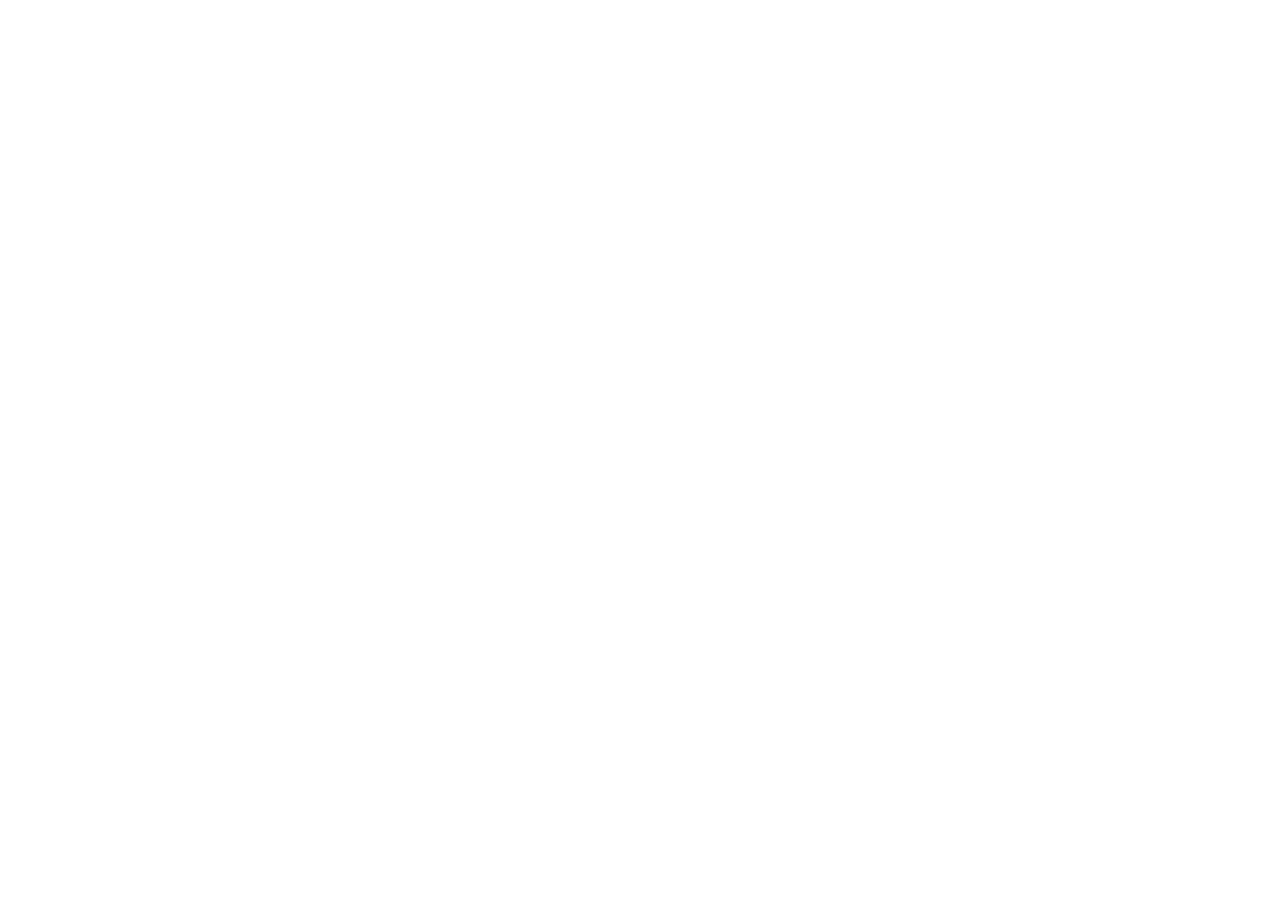
==== pages/about-me.html @ ae31069d "Made portfolio gallery" ====
<!DOCTYPE html>
<html lang="en">
<head>
	<meta charset="UTF-8">
	<meta http-equiv="X-UA-Compatible" content="IE=edge">
	<meta name="viewport" content="width=device-width, initial-scale=1.0">
	<title>About Bob Smith</title>
</head>
<body>
	
</body>
</html>
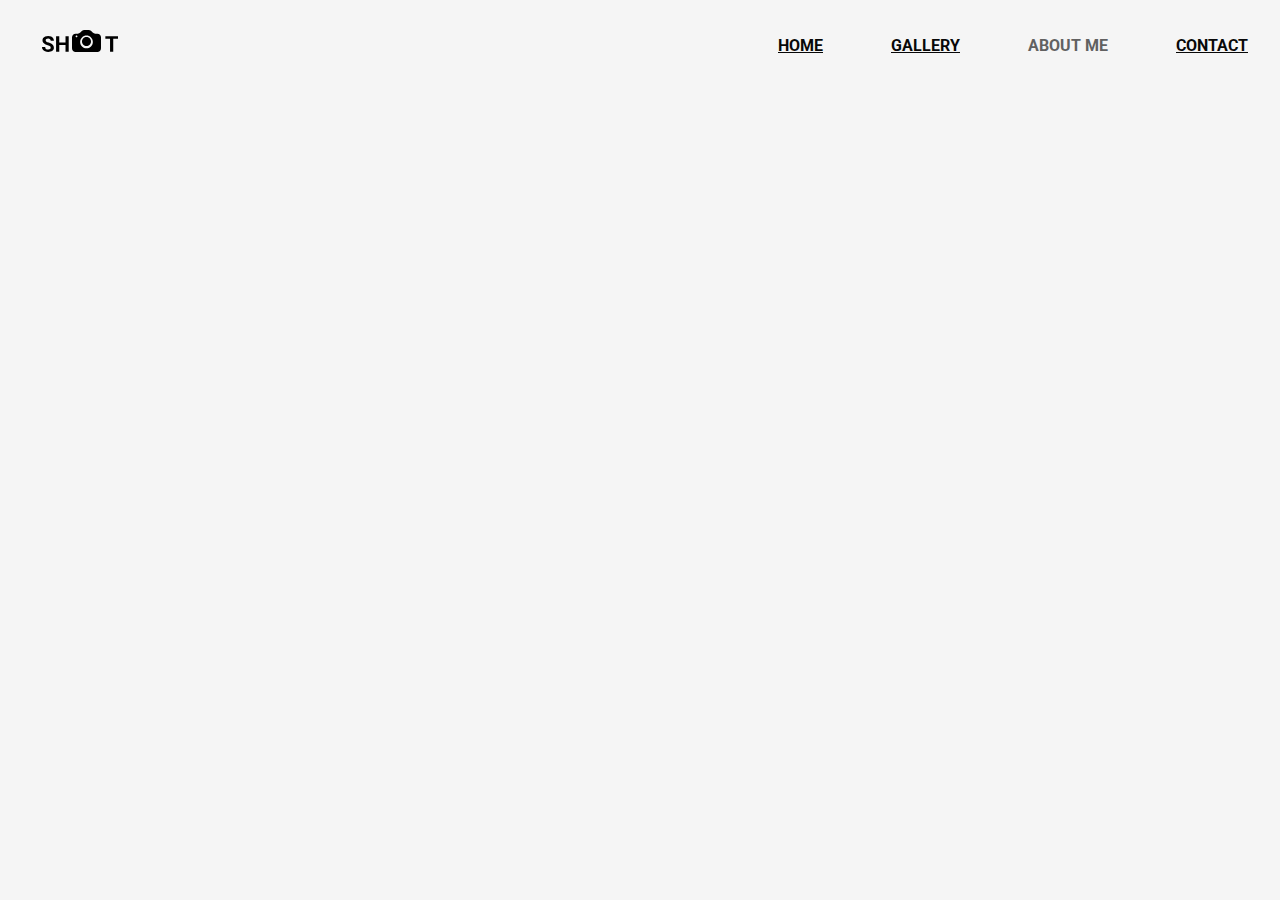
==== commit af13a532: "made about me page, linked all links" ====
--- a/pages/about-me.html
+++ b/pages/about-me.html
@@ -5,8 +5,91 @@
 	<meta http-equiv="X-UA-Compatible" content="IE=edge">
 	<meta name="viewport" content="width=device-width, initial-scale=1.0">
 	<title>About Bob Smith</title>
+	<link rel="stylesheet" href="../css/reset.css">
+	<link rel="stylesheet" href="../css/variables.css">
+	<link rel="stylesheet" href="../css/style.css">
+	<link rel="stylesheet" href="../css/about-me.css">
 </head>
 <body>
-	
+	<header>
+		<nav
+			class="
+				nav
+				nav--background-color
+				nav--position
+				nav--flex
+				nav--size
+				nav--padding
+			"
+		>
+		<a href="../index.html">
+			<img
+				class="nav__logo nav__logo--padding"
+				src="../assets/logo.svg"
+				alt="Shoot logo"
+			/>
+		</a>
+			<img
+				class="
+					nav__close-hamburger-menu
+					nav__close-hamburger-menu--pointer
+					nav__close-hamburger-menu--position
+					hidden
+				"
+				src="../assets/mobile/Hamburger menu close.svg"
+				alt="Close menu"
+			/>
+			<img
+				class="nav__hamburger-menu nav__hamburger-menu--pointer"
+				src="../assets/mobile/Hamburger menu.svg"
+				alt="nav menu"
+			/>
+
+			<ul
+				class="
+					nav__menu
+					nav__menu--position
+					nav__menu--flex
+					nav__menu--size
+					nav__menu--text
+					nav__menu--padding
+					nav__menu--spacing
+					hidden
+				"
+			>
+				<li class="nav__menu-item">
+					<a
+						class="nav__menu-item-link nav__menu-item-link--text"
+						href="../index.html"
+						>HOME</a
+					>
+				</li>
+				<li class="nav__menu-item">
+					<a class="nav__menu-item-link nav__menu-item-link--text"
+						href="./gallery.html">
+						GALLERY
+						</a>
+				</li>
+				<li class="nav__menu-item">
+					<a
+						class="nav__menu-item-link--current nav__menu-item-link nav__menu-item-link--text"
+						href="#about-me"
+						>ABOUT ME</a
+					>
+				</li>
+				<li class="nav__menu-item">
+					<a
+						class="nav__menu-item-link nav__menu-item-link--text"
+						href="mailto:dummyportfolioemail@bobsmith.com"
+						>CONTACT</a
+					>
+				</li>
+			</ul>
+		</nav>
+	</header>
+	<main>
+		
+	</main>
+	<script src="../js/app.js"></script>
 </body>
 </html>--- a/css/variables.css
+++ b/css/variables.css
@@ -0,0 +1,34 @@
+* {
+	--primary-color: #080808;
+	--secondary-color: #f5f5f5;
+	--text-on-dark: #fafafa;
+	--button-shadow: 0px 2px 2px rgba(0, 0, 0, 0.25);
+	--secondary-button-border: 1px solid #080808;
+
+	/* BUTTON STYLES */
+
+	/* Static */
+	--button-primary-background: #080808;
+	--button-primary-color: #FAFAFA;
+
+	--button-secondary-background: #FAFAFA;
+	--button-secondary-color: #080808;
+
+	/* Hover */
+	--button-primary-background-hover: #616161;
+	--button-primary-color-hover: #F5F5F5;
+
+	--button-secondary-background-hover: #E8E8E8;
+	--button-secondary-color-hover: #383838;
+
+	--button-shadow: drop-shadow(0px 2px 2px rgba(0, 0, 0, 0.25)); 
+
+	/* Active */
+	--button-primary-background-active: #2B2B2B;
+	--button-secondary-background-active: #F5F5F5
+
+
+
+
+
+}
--- a/css/style.css
+++ b/css/style.css
@@ -0,0 +1,361 @@
+@import url('https://fonts.googleapis.com/css2?family=Roboto:wght@400;500;700&display=swap');
+
+body {
+	background-color: #f5f5f5;
+	font-family: 'Roboto', sans-serif;
+}
+ 
+button {
+	transition: background-color 300ms;
+}
+main {
+	animation: fadeInAnimation ease 500ms;
+	animation-iteration-count: 1;
+	animation-fill-mode: forwards;
+}
+@keyframes fadeInAnimation {
+	0% {
+		 opacity: 0;
+	}
+	100% {
+		 opacity: 1;
+	 }
+}
+/* Navigation */
+.nav--position {
+	position: fixed;
+	top: 0;
+	left: 0;
+	right: 0;
+}
+
+.nav--flex {
+	display: flex;
+	justify-content: space-between;
+}
+
+.nav--size {
+	max-width: 1440px;
+	width: 100%;
+	margin: 0 auto;
+}
+
+.nav--padding {
+	padding: 14px 6px;
+}
+
+.nav--background-color {
+	background-color: #f5f5f5;
+}
+
+.nav__close-hamburger-menu--pointer,
+.nav__hamburger-menu--pointer,
+.nav__logo--padding {
+	cursor: pointer;
+	padding: 10px;
+}
+
+.nav__close-hamburger-menu--position {
+	position: relative;
+	right: 4px;
+}
+
+.nav__menu--position {
+	position: absolute;
+	top: 0;
+	left: 0;
+	z-index: 10;
+}
+
+.nav__menu--text {
+	text-align: center;
+	font-weight: bold;
+}
+
+.nav__menu--padding {
+	padding-top: 8rem;
+}
+
+.nav__menu--size {
+	width: 100vw;
+	height: 100vh;
+}
+
+.nav__menu--spacing {
+	margin-top: 3rem;
+}
+
+
+.nav__menu-item + .nav__menu-item {
+	margin-top: 2rem;
+}
+
+.nav__menu-item-link {
+	text-decoration: underline;
+	transition: color 300ms;
+}
+
+ .nav__menu-item-link--current {
+	color: #616161;
+	text-decoration: none;
+}
+
+.nav__menu-item-link--current:hover {
+	cursor: default;
+} 
+
+.nav__menu-item-link:hover,
+.main__content-about-me-link:hover {
+	color: #949494;
+	text-decoration: none;
+}
+
+/* Main */
+.main {
+	max-width: 1440px;
+	margin: 0 auto;
+	width: 100%;
+}
+.main--spacing {
+	margin-top: 5rem;
+}
+
+.main--padding {
+	padding: 0 16px;
+}
+
+/* Hero__hero-image */
+.main__hero-image-container--spacing-top {
+	margin-top: 4rem;
+}
+
+.main__hero-image--size {
+	width: 100%;
+	height: auto;
+}
+
+/* Main__content */
+.main__content--flex {
+	display: flex;
+	flex-direction: column;
+	align-items: center;
+}
+
+.main__content-header--text-size {
+	font-size: 2.2rem;
+}
+
+.main__content-header--spacing {
+	margin-top: 1rem;
+}
+
+.main__content-subheader--text-size {
+	font-size: 1.1rem;
+}
+
+.main__content-subheader--spacing {
+	margin-bottom: 1rem;
+}
+
+.main__content-button--shared-styles {
+	border-radius: 1px;
+	margin-bottom: 1rem;
+	box-shadow: var(--button-shadow);
+}
+
+.main__content-primary-button {
+	color: var(--text-on-dark);
+	background-color: var(--primary-color);
+	padding: 0.65em 2.5em;
+}
+
+.main__content-primary-button:hover {
+	background-color: #616161;
+	color: #f5f5f5;
+	text-decoration: underline;
+}
+
+.main__content-secondary-button {
+	color: var(--primary-color);
+	background-color: #fafafa;
+	padding: 0.65em 2.71em;
+	border: var(--secondary-button-border);
+}
+
+.main__content-secondary-button:hover {
+	background-color: #e8e8e8;
+	color: #383838;
+	text-decoration: underline;
+}
+
+.main__content-about-me-link--decoration {
+	text-decoration: underline;
+}
+
+.main__content-about-me-link--spacing {
+	margin-bottom: 2rem;
+}
+
+
+
+/* Must be at bottom */
+.hidden {
+	display: none;
+}
+
+/* MEDIA QUERIES */
+@media only screen and (min-width: 700px) {
+	/* NAVIGATION */
+	.nav--padding {
+		padding: 20px 32px;
+	}
+
+	.nav__menu-item-link--text {
+		font-size: 1.2rem;
+	}
+
+	/* MAIN CONTENT */
+	.main--spacing {
+		margin-top: 7rem;
+	}
+	.main__hero-image-container {
+		display: flex;
+		justify-content: center;
+	}
+	.main__hero-image--size {
+		width: 80%;
+	}
+
+	.main__content--spacing {
+		margin-left: 3rem;
+	}
+	.main__content-header--text-size {
+		font-size: 3rem;
+	}
+
+	.main__content-subheader--text-size {
+		font-size: 1.5rem;
+	}
+
+	.main__content-primary-button,
+	.main__content-secondary-button,
+	.main__content-about-me-link {
+		font-size: 1.2rem;
+	}
+}
+
+@media only screen and (min-width: 992px) {
+	/* NAVIGATION */
+	.hidden {
+		display: inline-block;
+	}
+
+	.nav--padding {
+		padding: inherit 0;
+	}
+	.nav__close-hamburger-menu,
+	.nav__hamburger-menu {
+		display: none;
+	}
+
+	.nav__menu-item-link--text {
+		font-size: 1rem;
+	}
+
+	.nav__menu--padding {
+		padding: 0;
+	}
+
+	.nav__menu--spacing {
+		margin: 0;
+	}
+
+	.nav__menu--size {
+		height: inherit;
+		width: none;
+	}
+
+	.nav__menu--text {
+		text-align: right;
+	}
+
+	.nav__menu-item + .nav__menu-item {
+		margin: 1rem 0 0 4rem;
+	}
+
+	.nav__menu-item {
+		display: inline-block;
+	}
+
+	.nav__menu--position {
+		position: sticky;
+		top: none;
+		left: none;
+	}
+
+	/* MAIN CONTENT */
+
+	.main--spacing {
+		margin-top: 10rem;
+	}
+	.main--flex {
+		display: flex;
+		justify-content: space-between;
+	}
+
+	/* .main--padding {
+		padding: 0 6rem;
+	} */
+
+	.main__hero-image--size {
+		width: 80%;
+	}
+
+	.main__content--flex {
+		display: flex;
+		flex-direction: column;
+		align-items: flex-start;
+	}
+
+	.main__content--size {
+		width: 40%;
+	}
+
+	.main__content--spacing {
+		position: relative;
+		right: 60px;
+		bottom: 15px;
+		margin-top: 5rem;
+	}
+
+	.main__content-header--text-size {
+		font-size: 3.5rem;
+	}
+
+	.main__content-subheader--spacing {
+		margin-bottom: 2rem;
+	}
+
+	.main__content-about-me-link--spacing {
+		margin-left: 4rem;
+	}
+}
+
+@media only screen and (min-width: 1346px) {
+	.main__hero-image--size {
+		width: 90%;
+	}
+	.main__content--size {
+		width: 34%;
+	}
+	.main__content-header--text-size {
+		font-size: 4rem;
+	}
+	.main__content--spacing {
+		margin-top: 7rem;
+
+		position: relative;
+		right: 5px;
+		bottom: 10px;
+	}
+} ;
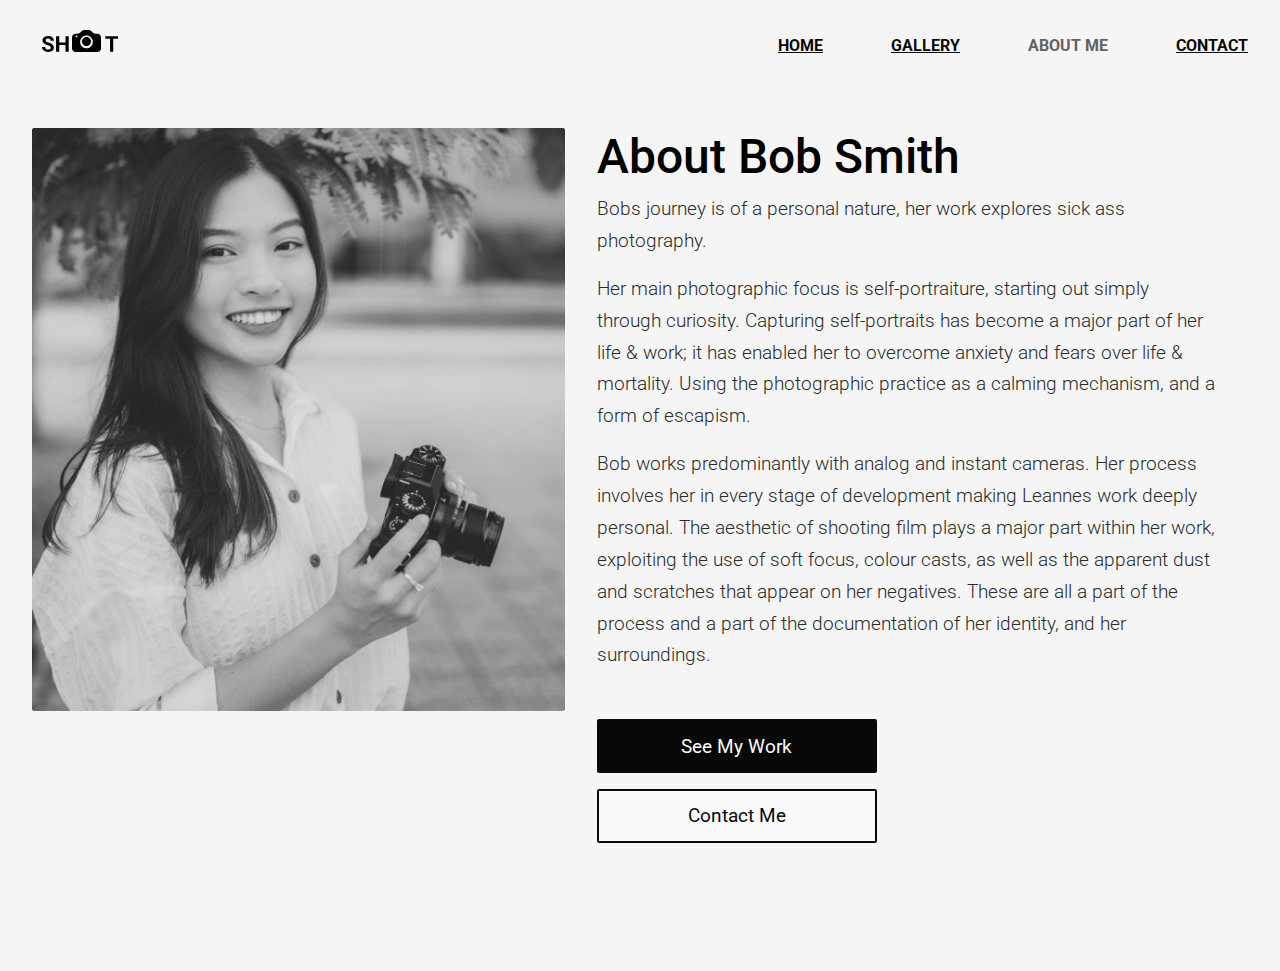
==== commit c9d8a8a7: "Finished about me page" ====
--- a/pages/about-me.html
+++ b/pages/about-me.html
@@ -87,8 +87,39 @@
 			</ul>
 		</nav>
 	</header>
-	<main>
-		
+	<main class="about-me">
+		<figure class="about-me__figure">
+			<img class="about-me__figure--image"
+						srcset="
+						../assets/mobile/photos/about-me-portrait-mobile.png 288w,
+						../assets/desktop/about-me-portrait-desktop.png       574w
+						"
+						sizes="(max-width: 992px) 255px, 607px"
+						src="../assets/mobile/photos/about-me-portrait-mobile.png" alt="Portrait of Bob Smith holding a camera">
+		</figure>
+
+		<div class="about-me__right-section">
+			<article class="about-me__article">
+				<h1 class="about-me__article--header">About Bob Smith</h1>
+				<p class="about-me__article--paragraph">
+					Bobs journey is of a personal nature, her work explores sick ass photography.
+				</p>
+			
+				<p class="about-me__article--paragraph">
+					Her main photographic focus is self-portraiture, starting out simply through curiosity. Capturing self-portraits has become a major part of her life & work; it has enabled her to overcome anxiety and fears over life & mortality. Using the photographic practice as a calming mechanism, and a form of escapism.
+				</p>
+				<p class="about-me__article--paragraph">
+					Bob works predominantly with analog and instant cameras. Her process involves her in every stage of development making Leannes work deeply personal. The aesthetic of shooting film plays a major part within her work, exploiting the use of soft focus, colour casts, as well as the apparent dust and scratches that appear on her negatives. These are all a part of the process and a part of the documentation of her identity, and her surroundings.
+				</p>
+			</article>
+			
+			
+				<div class="about-me__buttons-container">
+					<a class="about-me__button about-me__button--primary" href="./gallery.html">See My Work</a>
+					<a class="about-me__button about-me__button--secondary" href="mailto:dummyportfolioemail@bobsmith.com">Contact Me</a>
+				</div>
+		</div>
+			
 	</main>
 	<script src="../js/app.js"></script>
 </body>
--- a/css/style.css
+++ b/css/style.css
@@ -1,13 +1,11 @@
-@import url('https://fonts.googleapis.com/css2?family=Roboto:wght@400;500;700&display=swap');
+@import url('https://fonts.googleapis.com/css2?family=Roboto:wght@300;400;500;700&display=swap');
 
 body {
 	background-color: #f5f5f5;
 	font-family: 'Roboto', sans-serif;
 }
  
-button {
-	transition: background-color 300ms;
-}
+
 main {
 	animation: fadeInAnimation ease 500ms;
 	animation-iteration-count: 1;
--- a/css/about-me.css
+++ b/css/about-me.css
@@ -0,0 +1,131 @@
+.about-me {
+	margin: 6rem auto;
+	background-color: #f5f5f5;
+}
+
+.about-me__figure--image {
+	display: block;
+	margin: 0 auto;
+	border-radius: 2px;
+}
+
+.about-me__article {
+	padding: 2rem;
+}
+
+.about-me__article--header {
+	font-size: 1.5rem;
+	font-weight: 500;
+	margin-bottom: 0.5rem;
+	text-align: center;
+}
+
+.about-me__article--paragraph {
+	color: #2B2B2B;
+	font-weight: 300;
+	line-height: 166.2%;
+	max-width: 65ch;
+	margin: 0 auto 1rem auto;
+}
+
+.about-me__buttons-container {
+	max-width: 65ch;
+	margin: 0 auto;
+}
+
+.about-me__button {
+	display: block;
+	max-width: 161px;
+	margin-left: 2rem;
+	text-align: center;
+	padding: 0.8em 2em;
+	border-radius: 2px;
+}
+
+.about-me__button--primary {
+	background-color: var(--button-primary-background);
+	color: var(--button-primary-color);
+}
+
+.about-me__button--secondary {
+	background-color: var(--button-secondary-background);
+	color: var(--button-secondary-color);
+	box-shadow: inset 0px 0px 0px 2px #080808;
+	margin-top: 1rem;
+}
+
+.about-me__button:active {
+	box-shadow: 0px 1px 2px rgba(0, 0, 0, 0.25), inset 0px 1px 3px rgba(0, 0, 0, 0.25);
+}
+
+.about-me__button--primary:active {
+	background-color: var(--button-primary-background-active);
+}
+
+.about-me__button--secondary:active {
+	background-color: var(--button-secondary-background-active);
+	box-shadow: inset 0px 0px 0px 2px #080808;
+}
+
+.about-me__button:hover {
+	text-decoration: underline;
+}
+
+.about-me__button--primary:hover {
+	background-color: var(--button-primary-background-hover);
+	color: var(--button-primary-color-hover);
+}
+
+.about-me__button--secondary:hover {
+	background-color: var(--button-secondary-background-hover);
+	color: var(button-secondary-color-hover);
+}
+
+@media only screen and (min-width: 640px) {
+	.about-me__button {
+		margin-left: 0;
+	}
+}
+
+@media only screen and (min-width: 992px) {
+	.about-me {
+		display: flex;
+		max-width: 1440px;
+		margin: 8rem auto;
+		padding: 0 32px;
+	}
+
+	.about-me__figure--image {
+		width: 100%;
+		height: auto;
+		margin: 0;
+		display: inline-block;
+	}
+
+	.about-me__article {
+		padding-top: 0;
+	}
+
+	.about-me__article--header {
+		font-size: 3rem;
+		text-align:initial;
+	}
+
+	.about-me__article--paragraph {
+		font-size: 1.2rem;
+	}
+	.about-me__buttons-container {
+		margin-left: 2rem;
+		font-size: 1.2rem;
+	}
+
+	.about-me__button {
+		max-width: 280px;
+	}
+}
+
+@media only screen and (min-width: 1311px) {
+	.about-me {
+		gap: 5rem;
+	}
+}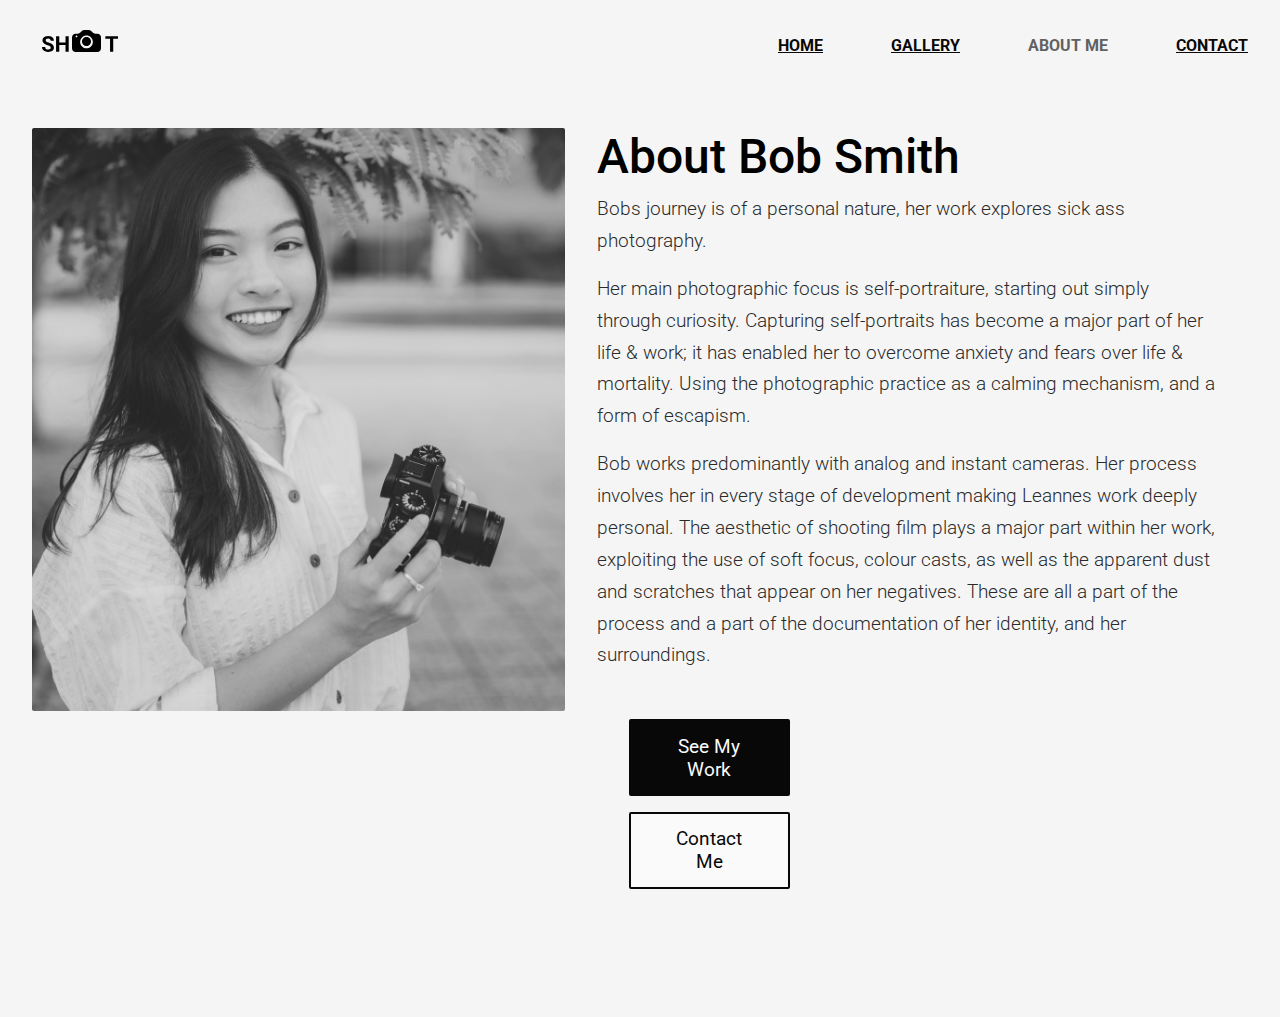
==== commit 98ee7d8a: "Cleaned up class names, and added spacing." ====
--- a/pages/about-me.html
+++ b/pages/about-me.html
@@ -1,126 +1,120 @@
 <!DOCTYPE html>
 <html lang="en">
-<head>
-	<meta charset="UTF-8">
-	<meta http-equiv="X-UA-Compatible" content="IE=edge">
-	<meta name="viewport" content="width=device-width, initial-scale=1.0">
-	<title>About Bob Smith</title>
-	<link rel="stylesheet" href="../css/reset.css">
-	<link rel="stylesheet" href="../css/variables.css">
-	<link rel="stylesheet" href="../css/style.css">
-	<link rel="stylesheet" href="../css/about-me.css">
-</head>
-<body>
-	<header>
-		<nav
-			class="
-				nav
-				nav--background-color
-				nav--position
-				nav--flex
-				nav--size
-				nav--padding
-			"
-		>
-		<a href="../index.html">
-			<img
-				class="nav__logo nav__logo--padding"
-				src="../assets/logo.svg"
-				alt="Shoot logo"
-			/>
-		</a>
-			<img
-				class="
-					nav__close-hamburger-menu
-					nav__close-hamburger-menu--pointer
-					nav__close-hamburger-menu--position
-					hidden
-				"
-				src="../assets/mobile/Hamburger menu close.svg"
-				alt="Close menu"
-			/>
-			<img
-				class="nav__hamburger-menu nav__hamburger-menu--pointer"
-				src="../assets/mobile/Hamburger menu.svg"
-				alt="nav menu"
-			/>
+	<head>
+		<meta charset="UTF-8" />
+		<meta http-equiv="X-UA-Compatible" content="IE=edge" />
+		<meta name="viewport" content="width=device-width, initial-scale=1.0" />
+		<title>About Bob Smith</title>
+		<link rel="stylesheet" href="../css/reset.css" />
+		<link rel="stylesheet" href="../css/variables.css" />
+		<link rel="stylesheet" href="../css/navigation.css" />
+		<link rel="stylesheet" href="../css/about-me.css" />
+	</head>
+	<body>
+		<header>
+			<nav class="nav">
+				<a href="../index.html">
+					<img class="nav__logo" src="../assets/logo.svg" alt="Shoot logo" />
+				</a>
 
-			<ul
-				class="
-					nav__menu
-					nav__menu--position
-					nav__menu--flex
-					nav__menu--size
-					nav__menu--text
-					nav__menu--padding
-					nav__menu--spacing
-					hidden
-				"
-			>
-				<li class="nav__menu-item">
+				<img
+					aria-label="Close Navigation"
+					class="nav__close-hamburger nav--hidden"
+					src="../assets/mobile/Hamburger menu close.svg"
+					alt="Close menu"
+				/>
+
+				<img
+					aria-label="Open Navigation"
+					class="nav__hamburger"
+					src="../assets/mobile/Hamburger menu.svg"
+					alt="nav menu"
+				/>
+
+				<ul class="nav__menu nav--hidden">
+					<li class="nav__menu-item">
+						<a class="nav__link" href="../index.html">HOME </a>
+					</li>
+
+					<li class="nav__menu-item">
+						<a class="nav__link" href="./gallery.html">GALLERY </a>
+					</li>
+
+					<li class="nav__menu-item">
+						<a class="nav__link nav__link--current" href="#about-me"
+							>ABOUT ME
+						</a>
+					</li>
+
+					<li class="nav__menu-item">
+						<a
+							aria-label="Contact by e-mail"
+							class="nav__link"
+							href="mailto:dummyportfolioemail@bobsmith.com"
+						>
+							CONTACT
+						</a>
+					</li>
+				</ul>
+			</nav>
+		</header>
+		<main class="about-me">
+			<figure>
+				<img
+					class="about-me__portrait"
+					srcset="
+						../assets/mobile/photos/about-me-portrait-mobile.png 288w,
+						../assets/desktop/about-me-portrait-desktop.png      574w
+					"
+					sizes="(max-width: 992px) 255px, 607px"
+					src="../assets/mobile/photos/about-me-portrait-mobile.png"
+					alt="Portrait of Bob Smith holding a camera"
+				/>
+			</figure>
+
+			<div class="about-me__content">
+				<article class="about-me__article">
+					<h1 class="about-me__header">About Bob Smith</h1>
+					<p class="about-me__paragraph">
+						Bobs journey is of a personal nature, her work explores sick ass
+						photography.
+					</p>
+
+					<p class="about-me__paragraph">
+						Her main photographic focus is self-portraiture, starting out simply
+						through curiosity. Capturing self-portraits has become a major part
+						of her life & work; it has enabled her to overcome anxiety and fears
+						over life & mortality. Using the photographic practice as a calming
+						mechanism, and a form of escapism.
+					</p>
+
+					<p class="about-me__paragraph">
+						Bob works predominantly with analog and instant cameras. Her process
+						involves her in every stage of development making Leannes work
+						deeply personal. The aesthetic of shooting film plays a major part
+						within her work, exploiting the use of soft focus, colour casts, as
+						well as the apparent dust and scratches that appear on her
+						negatives. These are all a part of the process and a part of the
+						documentation of her identity, and her surroundings.
+					</p>
+				</article>
+
+				<div class="about-me__buttons-container">
 					<a
-						class="nav__menu-item-link nav__menu-item-link--text"
-						href="../index.html"
-						>HOME</a
+						class="about-me__primary-button about-me__buttons"
+						href="./gallery.html"
+						>See My Work</a
 					>
-				</li>
-				<li class="nav__menu-item">
-					<a class="nav__menu-item-link nav__menu-item-link--text"
-						href="./gallery.html">
-						GALLERY
-						</a>
-				</li>
-				<li class="nav__menu-item">
+
 					<a
-						class="nav__menu-item-link--current nav__menu-item-link nav__menu-item-link--text"
-						href="#about-me"
-						>ABOUT ME</a
+						aria-label="Contact by e-mail"
+						class="about-me__secondary-button about-me__buttons"
+						href="mailto:dummyportfolioemail@bobsmith.com"
+						>Contact Me</a
 					>
-				</li>
-				<li class="nav__menu-item">
-					<a
-						class="nav__menu-item-link nav__menu-item-link--text"
-						href="mailto:dummyportfolioemail@bobsmith.com"
-						>CONTACT</a
-					>
-				</li>
-			</ul>
-		</nav>
-	</header>
-	<main class="about-me">
-		<figure class="about-me__figure">
-			<img class="about-me__figure--image"
-						srcset="
-						../assets/mobile/photos/about-me-portrait-mobile.png 288w,
-						../assets/desktop/about-me-portrait-desktop.png       574w
-						"
-						sizes="(max-width: 992px) 255px, 607px"
-						src="../assets/mobile/photos/about-me-portrait-mobile.png" alt="Portrait of Bob Smith holding a camera">
-		</figure>
-
-		<div class="about-me__right-section">
-			<article class="about-me__article">
-				<h1 class="about-me__article--header">About Bob Smith</h1>
-				<p class="about-me__article--paragraph">
-					Bobs journey is of a personal nature, her work explores sick ass photography.
-				</p>
-			
-				<p class="about-me__article--paragraph">
-					Her main photographic focus is self-portraiture, starting out simply through curiosity. Capturing self-portraits has become a major part of her life & work; it has enabled her to overcome anxiety and fears over life & mortality. Using the photographic practice as a calming mechanism, and a form of escapism.
-				</p>
-				<p class="about-me__article--paragraph">
-					Bob works predominantly with analog and instant cameras. Her process involves her in every stage of development making Leannes work deeply personal. The aesthetic of shooting film plays a major part within her work, exploiting the use of soft focus, colour casts, as well as the apparent dust and scratches that appear on her negatives. These are all a part of the process and a part of the documentation of her identity, and her surroundings.
-				</p>
-			</article>
-			
-			
-				<div class="about-me__buttons-container">
-					<a class="about-me__button about-me__button--primary" href="./gallery.html">See My Work</a>
-					<a class="about-me__button about-me__button--secondary" href="mailto:dummyportfolioemail@bobsmith.com">Contact Me</a>
 				</div>
-		</div>
-			
-	</main>
-	<script src="../js/app.js"></script>
-</body>
-</html>+			</div>
+		</main>
+		<script src="../js/hamburger-menu.js"></script>
+	</body>
+</html>
--- a/css/navigation.css
+++ b/css/navigation.css
@@ -0,0 +1,140 @@
+@import url('https://fonts.googleapis.com/css2?family=Roboto:wght@300;400;500;700&display=swap');
+
+body {
+	background-color: #f5f5f5;
+	font-family: 'Roboto', sans-serif;
+}
+
+main {
+	animation: fadeInAnimation ease 500ms;
+	animation-iteration-count: 1;
+	animation-fill-mode: forwards;
+}
+@keyframes fadeInAnimation {
+	0% {
+		opacity: 0;
+	}
+	100% {
+		opacity: 1;
+	}
+}
+
+/* Navigation */
+.nav {
+	position: fixed;
+	top: 0;
+	left: 0;
+	right: 0;
+	display: flex;
+	justify-content: space-between;
+	max-width: 1440px;
+	width: 100%;
+	margin: 0 auto;
+	padding: 14px 6px;
+	background-color: #f5f5f5;
+}
+
+.nav__close-hamburger {
+	position: relative;
+	right: 4px;
+	cursor: pointer;
+	padding: 10px;
+}
+
+.nav__close-hamburger,
+.nav__hamburger,
+.nav__logo {
+	cursor: pointer;
+	padding: 10px;
+}
+
+.nav__menu {
+	position: absolute;
+	top: 0;
+	left: 0;
+	z-index: 1000;
+	text-align: center;
+	font-weight: bold;
+	padding-top: 8rem;
+	width: 100vw;
+	height: 100vh;
+	margin-top: 3rem;
+}
+
+.nav__menu-item + .nav__menu-item {
+	margin-top: 2rem;
+}
+
+.nav__link {
+	text-decoration: underline;
+	transition: color 300ms, text-decoration-color 300ms;
+}
+
+.nav__link:hover {
+	color: #949494;
+	/* text-decoration: none; */
+	text-decoration-color: #f5f5f5;
+}
+
+.nav__link--current {
+	color: #616161;
+	text-decoration: none;
+}
+
+.nav__link--current:hover {
+	cursor: default;
+}
+
+.nav--hidden {
+	display: none;
+}
+
+@media only screen and (min-width: 700px) {
+	/* NAVIGATION */
+	.nav {
+		padding: 20px 32px;
+	}
+
+	.nav__menu-item-link--text {
+		font-size: 1.2rem;
+	}
+}
+
+@media only screen and (min-width: 992px) {
+	/* NAVIGATION */
+	.nav--hidden {
+		display: inline-block;
+	}
+
+	.nav {
+		padding: inherit 0;
+	}
+
+	.nav__close-hamburger,
+	.nav__hamburger {
+		display: none;
+	}
+
+	.nav__menu {
+		position: relative;
+		top: none;
+		left: none;
+		padding: 0;
+		margin: 0;
+		height: inherit;
+		width: none;
+		text-align: right;
+	}
+
+	.nav__menu-item {
+		display: inline-block;
+	}
+
+	.nav__link {
+		font-size: 1rem;
+	}
+
+	.nav__menu-item + .nav__menu-item {
+		margin: 1rem 0 0 4rem;
+	}
+}
--- a/css/about-me.css
+++ b/css/about-me.css
@@ -3,7 +3,7 @@
 	background-color: #f5f5f5;
 }
 
-.about-me__figure--image {
+.about-me__portrait {
 	display: block;
 	margin: 0 auto;
 	border-radius: 2px;
@@ -13,15 +13,15 @@
 	padding: 2rem;
 }
 
-.about-me__article--header {
+.about-me__header {
 	font-size: 1.5rem;
 	font-weight: 500;
 	margin-bottom: 0.5rem;
 	text-align: center;
 }
 
-.about-me__article--paragraph {
-	color: #2B2B2B;
+.about-me__paragraph {
+	color: #2b2b2b;
 	font-weight: 300;
 	line-height: 166.2%;
 	max-width: 65ch;
@@ -33,7 +33,7 @@
 	margin: 0 auto;
 }
 
-.about-me__button {
+.about-me__buttons {
 	display: block;
 	max-width: 161px;
 	margin-left: 2rem;
@@ -42,12 +42,12 @@
 	border-radius: 2px;
 }
 
-.about-me__button--primary {
+.about-me__primary-button {
 	background-color: var(--button-primary-background);
 	color: var(--button-primary-color);
 }
 
-.about-me__button--secondary {
+.about-me__secondary-button {
 	background-color: var(--button-secondary-background);
 	color: var(--button-secondary-color);
 	box-shadow: inset 0px 0px 0px 2px #080808;
@@ -55,14 +55,15 @@
 }
 
 .about-me__button:active {
-	box-shadow: 0px 1px 2px rgba(0, 0, 0, 0.25), inset 0px 1px 3px rgba(0, 0, 0, 0.25);
+	box-shadow: 0px 1px 2px rgba(0, 0, 0, 0.25),
+		inset 0px 1px 3px rgba(0, 0, 0, 0.25);
 }
 
-.about-me__button--primary:active {
+.about-me__primary-button:active {
 	background-color: var(--button-primary-background-active);
 }
 
-.about-me__button--secondary:active {
+.about-me__secondary-button:active {
 	background-color: var(--button-secondary-background-active);
 	box-shadow: inset 0px 0px 0px 2px #080808;
 }
@@ -71,12 +72,12 @@
 	text-decoration: underline;
 }
 
-.about-me__button--primary:hover {
+.about-me__primary-button:hover {
 	background-color: var(--button-primary-background-hover);
 	color: var(--button-primary-color-hover);
 }
 
-.about-me__button--secondary:hover {
+.about-me__secondary-button:hover {
 	background-color: var(--button-secondary-background-hover);
 	color: var(button-secondary-color-hover);
 }
@@ -95,7 +96,7 @@
 		padding: 0 32px;
 	}
 
-	.about-me__figure--image {
+	.about-me__portrait {
 		width: 100%;
 		height: auto;
 		margin: 0;
@@ -106,12 +107,12 @@
 		padding-top: 0;
 	}
 
-	.about-me__article--header {
+	.about-me__header {
 		font-size: 3rem;
-		text-align:initial;
+		text-align: initial;
 	}
 
-	.about-me__article--paragraph {
+	.about-me__paragraph {
 		font-size: 1.2rem;
 	}
 	.about-me__buttons-container {
@@ -128,4 +129,4 @@
 	.about-me {
 		gap: 5rem;
 	}
-}+}
